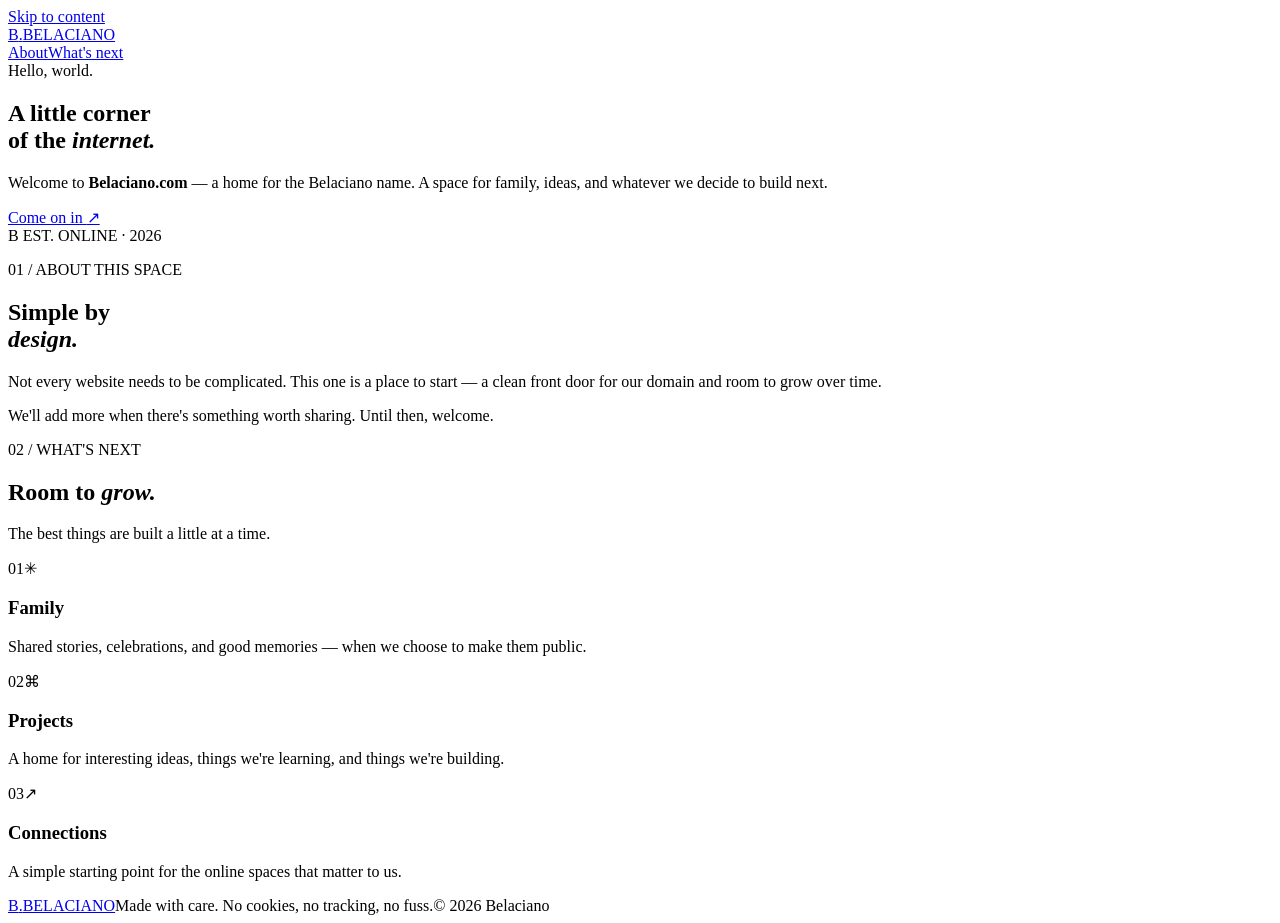
==== index.html @ 9010b0a4 "Add initial Belaciano homepage" ====
<!doctype html>
<html lang="en">
<head>
  <meta charset="utf-8">
  <meta name="viewport" content="width=device-width, initial-scale=1">
  <meta name="theme-color" content="#102f2b">
  <meta name="description" content="Belaciano — a small corner of the web for family, ideas and everything in between.">
  <meta property="og:title" content="Belaciano — Our corner of the web">
  <meta property="og:description" content="A simple home for the Belaciano name: family, ideas, and good things to come.">
  <meta property="og:type" content="website">
  <link rel="icon" type="image/svg+xml" href="favicon.svg">
  <link rel="stylesheet" href="styles.css">
  <title>Belaciano — Our corner of the web</title>
</head>
<body>
  <a class="skip-link" href="#main">Skip to content</a>
  <header class="site-header wrap">
    <a href="#top" class="brand" aria-label="Belaciano home"><span class="brand-mark" aria-hidden="true">B<span>.</span></span><span>BELACIANO</span></a>
    <nav aria-label="Main navigation"><a href="#about">About</a><a href="#what-next">What's next</a></nav>
  </header>
  <main id="main">
    <section class="hero wrap" id="top" aria-labelledby="hero-title">
      <div class="hero-copy">
        <div class="eyebrow"><span class="eyebrow-line"></span> Hello, world.</div>
        <h1 id="hero-title">A little corner<br>of the <em>internet.</em></h1>
        <p class="lead">Welcome to <strong>Belaciano.com</strong> — a home for the Belaciano name. A space for family, ideas, and whatever we decide to build next.</p>
        <a href="#about" class="button">Come on in <span aria-hidden="true">↗</span></a>
      </div>
      <div class="hero-art" role="img" aria-label="Decorative overlapping circles and the letter B">
        <div class="art-ring ring-one"></div><div class="art-ring ring-two"></div><div class="art-circle"></div>
        <span class="art-letter" aria-hidden="true">B</span>
        <span class="art-caption">EST. ONLINE · 2026</span>
      </div>
    </section>
    <section class="about-section" id="about" aria-labelledby="about-title">
      <div class="wrap about-grid">
        <div><p class="section-kicker">01 / ABOUT THIS SPACE</p><h2 id="about-title">Simple by<br><em>design.</em></h2></div>
        <div class="about-copy"><p>Not every website needs to be complicated. This one is a place to start — a clean front door for our domain and room to grow over time.</p><p>We'll add more when there's something worth sharing. Until then, welcome.</p></div>
      </div>
    </section>
    <section class="next-section wrap" id="what-next" aria-labelledby="next-title">
      <p class="section-kicker">02 / WHAT'S NEXT</p>
      <div class="next-heading"><h2 id="next-title">Room to <em>grow.</em></h2><p>The best things are built a little at a time.</p></div>
      <div class="tile-grid">
        <article class="tile"><span class="tile-number">01</span><span class="tile-icon" aria-hidden="true">✳</span><h3>Family</h3><p>Shared stories, celebrations, and good memories — when we choose to make them public.</p></article>
        <article class="tile"><span class="tile-number">02</span><span class="tile-icon" aria-hidden="true">⌘</span><h3>Projects</h3><p>A home for interesting ideas, things we're learning, and things we're building.</p></article>
        <article class="tile"><span class="tile-number">03</span><span class="tile-icon" aria-hidden="true">↗</span><h3>Connections</h3><p>A simple starting point for the online spaces that matter to us.</p></article>
      </div>
    </section>
  </main>
  <footer class="site-footer"><div class="wrap footer-inner"><a class="brand brand-footer" href="#top"><span class="brand-mark" aria-hidden="true">B<span>.</span></span><span>BELACIANO</span></a><span>Made with care. No cookies, no tracking, no fuss.</span><span>© <span id="year">2026</span> Belaciano</span></div></footer>
  <script>document.getElementById('year').textContent = new Date().getFullYear();</script>
</body>
</html>
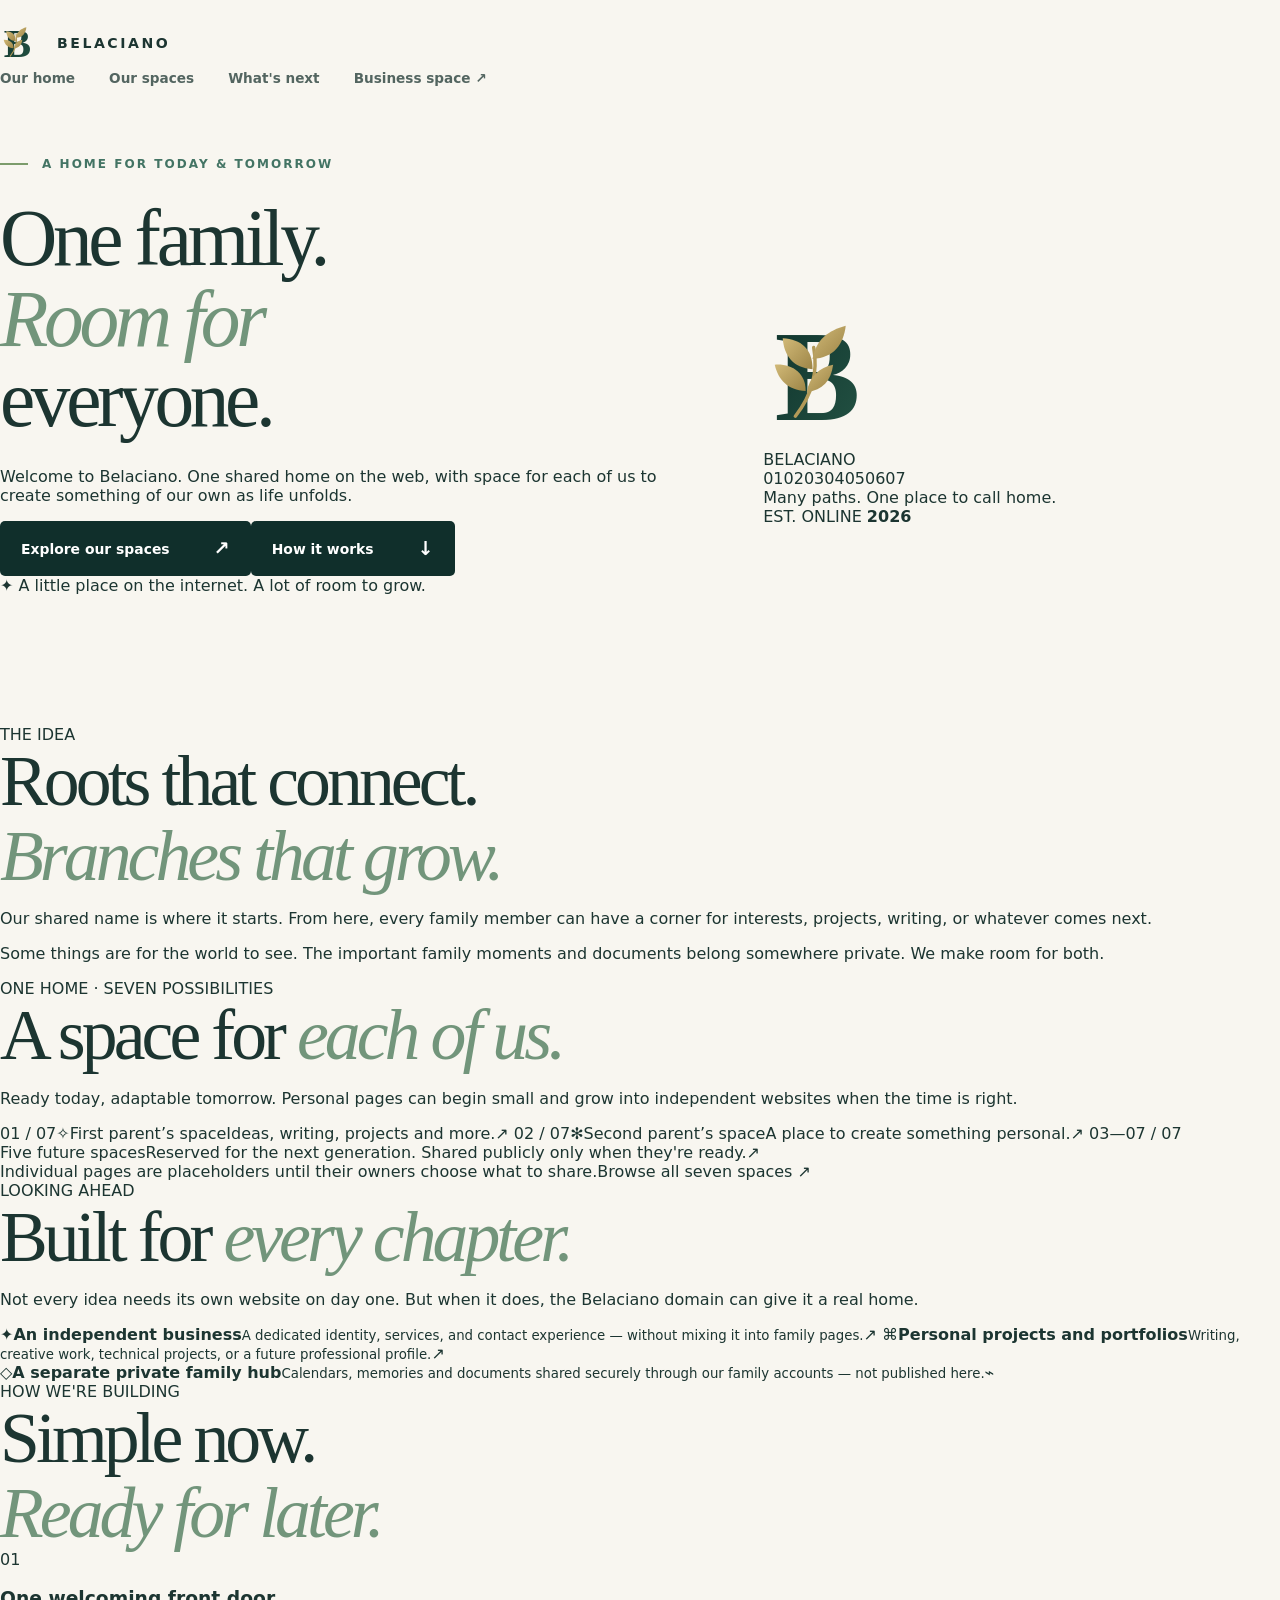
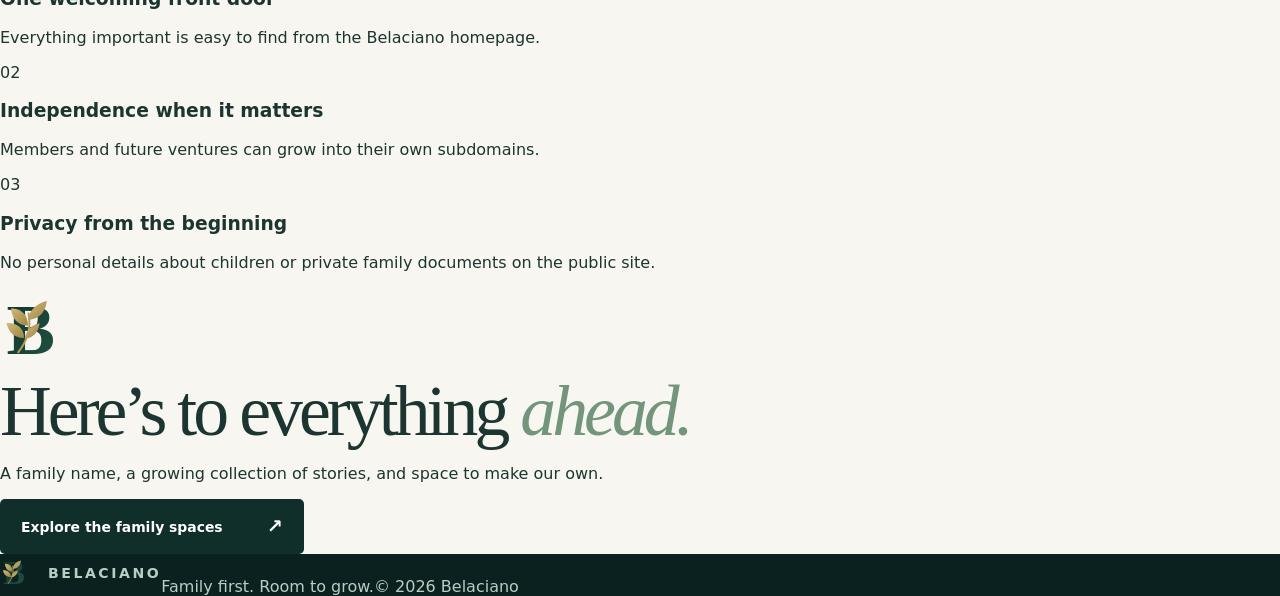
==== commit c20192ee: "Rebuild family homepage for seven personal spaces and future businesses" ====
--- a/index.html
+++ b/index.html
@@ -2,53 +2,77 @@
 <html lang="en">
 <head>
   <meta charset="utf-8">
-  <meta name="viewport" content="width=device-width, initial-scale=1">
-  <meta name="theme-color" content="#102f2b">
-  <meta name="description" content="Belaciano — a small corner of the web for family, ideas and everything in between.">
-  <meta property="og:title" content="Belaciano — Our corner of the web">
-  <meta property="og:description" content="A simple home for the Belaciano name: family, ideas, and good things to come.">
+  <meta name="viewport" content="width=device-width,initial-scale=1">
+  <meta name="theme-color" content="#13382f">
+  <meta name="description" content="Belaciano — one family, seven stories, and room for what comes next.">
+  <meta property="og:title" content="Belaciano — Room for everyone">
+  <meta property="og:description" content="One family, many possibilities. A welcoming home for our family spaces, projects, and future ventures.">
   <meta property="og:type" content="website">
-  <link rel="icon" type="image/svg+xml" href="favicon.svg">
-  <link rel="stylesheet" href="styles.css">
-  <title>Belaciano — Our corner of the web</title>
+  <link rel="icon" type="image/svg+xml" href="./favicon.svg">
+  <link rel="stylesheet" href="./styles.css">
+  <title>Belaciano | One family. Room for everyone.</title>
 </head>
 <body>
-  <a class="skip-link" href="#main">Skip to content</a>
-  <header class="site-header wrap">
-    <a href="#top" class="brand" aria-label="Belaciano home"><span class="brand-mark" aria-hidden="true">B<span>.</span></span><span>BELACIANO</span></a>
-    <nav aria-label="Main navigation"><a href="#about">About</a><a href="#what-next">What's next</a></nav>
-  </header>
-  <main id="main">
-    <section class="hero wrap" id="top" aria-labelledby="hero-title">
-      <div class="hero-copy">
-        <div class="eyebrow"><span class="eyebrow-line"></span> Hello, world.</div>
-        <h1 id="hero-title">A little corner<br>of the <em>internet.</em></h1>
-        <p class="lead">Welcome to <strong>Belaciano.com</strong> — a home for the Belaciano name. A space for family, ideas, and whatever we decide to build next.</p>
-        <a href="#about" class="button">Come on in <span aria-hidden="true">↗</span></a>
+<a class="skip-link" href="#content">Skip to content</a>
+<header class="site-header">
+  <div class="shell nav-wrap">
+    <a class="brand" href="./" aria-label="Belaciano homepage"><img src="./assets/brand-mark.svg" width="44" height="46" alt=""><span>BELACIANO</span></a>
+    <nav aria-label="Main navigation"><a href="#story">Our home</a><a href="./people/">Our spaces</a><a href="#future">What's next</a><a class="nav-pill" href="./business/">Business space <span aria-hidden="true">↗</span></a></nav>
+  </div>
+</header>
+<main id="content">
+  <section class="hero shell" aria-labelledby="hero-heading">
+    <div class="hero-copy">
+      <div class="eyebrow"><span class="eyebrow-line"></span>A HOME FOR TODAY &amp; TOMORROW</div>
+      <h1 id="hero-heading">One family.<br><em>Room for</em><br>everyone.</h1>
+      <p class="lede">Welcome to Belaciano. One shared home on the web, with space for each of us to create something of our own as life unfolds.</p>
+      <div class="button-row"><a class="button button-primary" href="./people/">Explore our spaces <span aria-hidden="true">↗</span></a><a class="button button-text" href="#story">How it works <span aria-hidden="true">↓</span></a></div>
+      <div class="hero-note"><span class="tiny-star" aria-hidden="true">✦</span> A little place on the internet. A lot of room to grow.</div>
+    </div>
+    <div class="hero-visual">
+      <div class="hero-paper" aria-label="Illustration of a family tree with seven future spaces" role="img">
+        <div class="visual-orbit orbit-one"></div><div class="visual-orbit orbit-two"></div>
+        <div class="visual-center"><img src="./assets/brand-mark.svg" alt="" width="138" height="142"></div>
+        <span class="visual-label">BELACIANO</span>
+        <div class="branch-stem"></div>
+        <div class="branch-grid" aria-hidden="true">
+          <span class="branch-dot dot-adult">01</span><span class="branch-dot dot-adult">02</span><span class="branch-dot">03</span><span class="branch-dot">04</span><span class="branch-dot">05</span><span class="branch-dot">06</span><span class="branch-dot">07</span>
+        </div>
+        <div class="visual-caption">Many paths. One place to call home.</div>
       </div>
-      <div class="hero-art" role="img" aria-label="Decorative overlapping circles and the letter B">
-        <div class="art-ring ring-one"></div><div class="art-ring ring-two"></div><div class="art-circle"></div>
-        <span class="art-letter" aria-hidden="true">B</span>
-        <span class="art-caption">EST. ONLINE · 2026</span>
+      <div class="floating-tag">EST. ONLINE <b>2026</b></div>
+    </div>
+  </section>
+  <div class="story-band" id="story">
+    <div class="shell story-grid">
+      <div><div class="section-label label-light">THE IDEA</div><h2>Roots that connect.<br><em>Branches that grow.</em></h2></div>
+      <div class="story-copy"><p>Our shared name is where it starts. From here, every family member can have a corner for interests, projects, writing, or whatever comes next.</p><p>Some things are for the world to see. The important family moments and documents belong somewhere private. We make room for both.</p></div>
+    </div>
+  </div>
+  <section class="shell space-section" id="spaces" aria-labelledby="spaces-heading">
+    <div class="section-label">ONE HOME · SEVEN POSSIBILITIES</div>
+    <div class="section-header"><h2 id="spaces-heading">A space for <em>each of us.</em></h2><p>Ready today, adaptable tomorrow. Personal pages can begin small and grow into independent websites when the time is right.</p></div>
+    <div class="spaces-preview">
+      <a class="preview-card featured" href="./people/parent-1/"><span class="preview-index">01 / 07</span><span class="preview-graphic">✧</span><span class="preview-name">First parent’s space</span><span class="preview-desc">Ideas, writing, projects and more.</span><span class="preview-arrow" aria-hidden="true">↗</span></a>
+      <a class="preview-card featured second" href="./people/parent-2/"><span class="preview-index">02 / 07</span><span class="preview-graphic">✻</span><span class="preview-name">Second parent’s space</span><span class="preview-desc">A place to create something personal.</span><span class="preview-arrow" aria-hidden="true">↗</span></a>
+      <a class="preview-card kids" href="./people/"><span class="preview-index">03—07 / 07</span><div class="five-dots" aria-hidden="true"><i></i><i></i><i></i><i></i><i></i></div><span class="preview-name">Five future spaces</span><span class="preview-desc">Reserved for the next generation. Shared publicly only when they're ready.</span><span class="preview-arrow" aria-hidden="true">↗</span></a>
+    </div>
+    <div class="section-footer"><span>Individual pages are placeholders until their owners choose what to share.</span><a class="text-link" href="./people/">Browse all seven spaces <span aria-hidden="true">↗</span></a></div>
+  </section>
+  <section class="future-section" id="future">
+    <div class="shell future-grid">
+      <div><div class="section-label">LOOKING AHEAD</div><h2>Built for <em>every chapter.</em></h2><p class="section-intro">Not every idea needs its own website on day one. But when it does, the Belaciano domain can give it a real home.</p></div>
+      <div class="future-list">
+        <a href="./business/" class="future-item"><span class="future-icon" aria-hidden="true">✦</span><span><strong>An independent business</strong><small>A dedicated identity, services, and contact experience — without mixing it into family pages.</small></span><span class="future-arrow" aria-hidden="true">↗</span></a>
+        <a href="./people/" class="future-item"><span class="future-icon" aria-hidden="true">⌘</span><span><strong>Personal projects and portfolios</strong><small>Writing, creative work, technical projects, or a future professional profile.</small></span><span class="future-arrow" aria-hidden="true">↗</span></a>
+        <div class="future-item informational"><span class="future-icon" aria-hidden="true">◇</span><span><strong>A separate private family hub</strong><small>Calendars, memories and documents shared securely through our family accounts — not published here.</small></span><span class="future-arrow" aria-hidden="true">⌁</span></div>
       </div>
-    </section>
-    <section class="about-section" id="about" aria-labelledby="about-title">
-      <div class="wrap about-grid">
-        <div><p class="section-kicker">01 / ABOUT THIS SPACE</p><h2 id="about-title">Simple by<br><em>design.</em></h2></div>
-        <div class="about-copy"><p>Not every website needs to be complicated. This one is a place to start — a clean front door for our domain and room to grow over time.</p><p>We'll add more when there's something worth sharing. Until then, welcome.</p></div>
-      </div>
-    </section>
-    <section class="next-section wrap" id="what-next" aria-labelledby="next-title">
-      <p class="section-kicker">02 / WHAT'S NEXT</p>
-      <div class="next-heading"><h2 id="next-title">Room to <em>grow.</em></h2><p>The best things are built a little at a time.</p></div>
-      <div class="tile-grid">
-        <article class="tile"><span class="tile-number">01</span><span class="tile-icon" aria-hidden="true">✳</span><h3>Family</h3><p>Shared stories, celebrations, and good memories — when we choose to make them public.</p></article>
-        <article class="tile"><span class="tile-number">02</span><span class="tile-icon" aria-hidden="true">⌘</span><h3>Projects</h3><p>A home for interesting ideas, things we're learning, and things we're building.</p></article>
-        <article class="tile"><span class="tile-number">03</span><span class="tile-icon" aria-hidden="true">↗</span><h3>Connections</h3><p>A simple starting point for the online spaces that matter to us.</p></article>
-      </div>
-    </section>
-  </main>
-  <footer class="site-footer"><div class="wrap footer-inner"><a class="brand brand-footer" href="#top"><span class="brand-mark" aria-hidden="true">B<span>.</span></span><span>BELACIANO</span></a><span>Made with care. No cookies, no tracking, no fuss.</span><span>© <span id="year">2026</span> Belaciano</span></div></footer>
-  <script>document.getElementById('year').textContent = new Date().getFullYear();</script>
+    </div>
+  </section>
+  <section class="shell principles-section"><div class="section-label">HOW WE'RE BUILDING</div><h2>Simple now.<br><em>Ready for later.</em></h2><div class="principles-grid"><div><span class="principle-num">01</span><h3>One welcoming front door</h3><p>Everything important is easy to find from the Belaciano homepage.</p></div><div><span class="principle-num">02</span><h3>Independence when it matters</h3><p>Members and future ventures can grow into their own subdomains.</p></div><div><span class="principle-num">03</span><h3>Privacy from the beginning</h3><p>No personal details about children or private family documents on the public site.</p></div></div></section>
+  <section class="closing-section"><div class="shell closing-inner"><img src="./assets/brand-mark.svg" width="78" height="82" alt=""><h2>Here’s to everything <em>ahead.</em></h2><p>A family name, a growing collection of stories, and space to make our own.</p><a class="button button-light" href="./people/">Explore the family spaces <span aria-hidden="true">↗</span></a></div></section>
+</main>
+<footer class="site-footer"><div class="shell footer-content"><a class="brand footer-brand" href="./"><img src="./assets/brand-mark.svg" alt="" width="35" height="38"><span>BELACIANO</span></a><span>Family first. Room to grow.</span><span>© <span id="year">2026</span> Belaciano</span></div></footer>
+<script>document.getElementById("year").textContent=new Date().getFullYear()</script>
 </body>
 </html>
--- a/styles.css
+++ b/styles.css
@@ -0,0 +1,11 @@
+:root{--pine:#102f2b;--pine-dark:#0b211f;--ink:#1c3531;--paper:#f8f6f0;--muted:#5d746b;--accent:#c7df9f;--line:#d8e0d6;--serif:Georgia,'Times New Roman',serif}
+*{box-sizing:border-box}html{scroll-behavior:smooth}body{margin:0;background:var(--paper);color:var(--ink);font-family:system-ui,-apple-system,BlinkMacSystemFont,'Segoe UI',sans-serif;-webkit-font-smoothing:antialiased}a{color:inherit;text-decoration:none}a:focus-visible{outline:3px solid #a3bc58;outline-offset:5px}.wrap{width:min(1140px,calc(100% - 64px));margin-inline:auto}.skip-link{position:absolute;transform:translateY(-200%);background:#fff;padding:.7rem;z-index:100}.skip-link:focus{transform:none}
+.site-header{height:105px;display:flex;align-items:center;justify-content:space-between}.brand{display:inline-flex;align-items:center;gap:13px;font-size:.88rem;font-weight:800;letter-spacing:.18em}.brand-mark{display:grid;place-items:center;background:var(--pine);color:#fff;height:43px;width:43px;border-radius:13px;font-family:var(--serif);font-size:1.8rem;font-weight:bold;letter-spacing:-.08em}.brand-mark span{color:var(--accent)}nav{display:flex;gap:34px;font-weight:600;font-size:.85rem}nav a{opacity:.75;transition:opacity .2s}nav a:hover{opacity:1}
+.hero{min-height:620px;display:grid;grid-template-columns:1.15fr .85fr;align-items:center;gap:5%}.hero-copy{padding:32px 0 110px}.eyebrow,.section-kicker{font-size:.75rem;font-weight:800;letter-spacing:.17em;text-transform:uppercase}.eyebrow{display:flex;align-items:center;gap:14px;color:#437464}.eyebrow-line{display:inline-block;width:28px;height:2px;background:#7c9c6c}.hero h1,h2{font-family:var(--serif);font-weight:400;letter-spacing:-.055em}.hero h1{font-size:clamp(3.6rem,6.2vw,6.8rem);line-height:1.02;margin:27px 0}.hero h1 em,h2 em{font-weight:400;color:#72957b}.lead{max-width:550px;font-size:1.12rem;line-height:1.8;color:var(--muted);margin:0 0 35px}.lead strong{color:var(--ink);font-weight:700}.button{display:inline-flex;gap:44px;align-items:center;justify-content:space-between;padding:16px 21px;background:var(--pine);color:#fff;border-radius:5px;font-size:.87rem;font-weight:700;transition:transform .2s,background .2s}.button:hover{transform:translateY(-3px);background:#254f40}.button span{font-size:1.2rem}
+.hero-art{height:490px;border-radius:220px 220px 15px 15px;position:relative;overflow:hidden;background:#c8debd;isolation:isolate;margin-bottom:65px}.art-ring{position:absolute;border:1px solid rgba(255,255,255,.5);border-radius:50%;width:570px;height:570px;left:50%;top:50%;transform:translate(-50%,-50%)}.ring-two{width:390px;height:390px}.art-circle{position:absolute;top:11%;left:18%;height:320px;width:320px;border-radius:50%;background:linear-gradient(140deg,#a9c28e,#80a588);box-shadow:30px 34px 90px rgba(48,99,74,.2)}.art-letter{font-family:var(--serif);font-size:23rem;line-height:1;position:absolute;top:49%;left:49%;transform:translate(-50%,-50%);color:#f5f7ec;opacity:.92;text-shadow:2px 10px 35px rgba(71,106,66,.13)}.art-caption{position:absolute;bottom:24px;right:29px;font-size:.7rem;letter-spacing:.2em;color:#375d4e;font-weight:800}
+.about-section{background:var(--pine);color:#f5f7ed;padding:105px 0 115px}.about-grid{display:grid;grid-template-columns:1fr 1fr;gap:12%}.section-kicker{color:#6c9480;margin:0 0 18px}.about-section .section-kicker{color:var(--accent)}h2{font-size:clamp(3.2rem,5.6vw,5.4rem);line-height:1.04;margin:0}.about-section h2 em{color:#a8c6a3}.about-copy{padding-top:52px}.about-copy p{font-size:1.15rem;line-height:1.95;color:#c7d6d0;margin:0 0 23px}
+.next-section{padding:112px 0 130px}.next-heading{display:flex;justify-content:space-between;align-items:flex-end;margin-bottom:48px;gap:20px}.next-heading p{color:var(--muted);font-size:1rem;max-width:250px;line-height:1.6}.tile-grid{display:grid;grid-template-columns:repeat(3,1fr);gap:16px}.tile{background:#ecf0e8;border:1px solid var(--line);border-radius:7px;padding:28px 29px 32px;min-height:296px;display:flex;flex-direction:column}.tile-number{font-size:.73rem;font-weight:800;letter-spacing:.1em;color:#7f9b83}.tile-icon{font-size:2.7rem;color:#71947c;margin:25px 0 4px}.tile h3{font-size:1.3rem;letter-spacing:-.03em;margin:0 0 12px}.tile p{font-size:.92rem;color:var(--muted);line-height:1.75;margin:0}
+.site-footer{background:var(--pine-dark);color:#b9cec2}.footer-inner{padding:40px 0;display:flex;gap:20px;align-items:center;justify-content:space-between;font-size:.77rem}.brand-footer{color:#f0f4ea;font-size:.75rem}.brand-footer .brand-mark{background:#31594a;height:35px;width:35px;font-size:1.45rem}
+@media(max-width:820px){.hero{grid-template-columns:1fr;gap:5px}.hero-copy{padding:32px 0 15px}.hero-art{height:360px;max-width:500px;width:100%;margin:10px auto 65px}.art-letter{font-size:18rem}.art-circle{left:22%;height:260px;width:260px}.about-grid{gap:5%}.tile{padding:23px}.footer-inner{flex-wrap:wrap}}
+@media(max-width:560px){.wrap{width:min(100% - 36px,1140px)}.site-header{height:80px}.brand{font-size:.72rem;gap:9px}.brand-mark{height:36px;width:36px;border-radius:9px;font-size:1.5rem}nav{gap:17px;font-size:.78rem}.hero h1{font-size:clamp(3.15rem,12vw,4.4rem)}.lead{font-size:1rem}.hero-art{height:310px}.art-letter{font-size:16rem}.art-circle{left:15%;width:240px;height:240px}.about-section{padding:70px 0}.about-grid{grid-template-columns:1fr;gap:0}.about-copy{padding-top:25px}.about-copy p{font-size:1rem}.next-section{padding:70px 0 80px}.next-heading{display:block;margin-bottom:27px}.next-heading p{max-width:none}.tile-grid{grid-template-columns:1fr}.tile{min-height:235px}.tile-icon{margin:14px 0 0}.footer-inner{flex-direction:column;align-items:flex-start}.site-footer{padding:0 0 10px}}
+@media(prefers-reduced-motion:reduce){html{scroll-behavior:auto}*,*:before,*:after{transition:none!important}}
